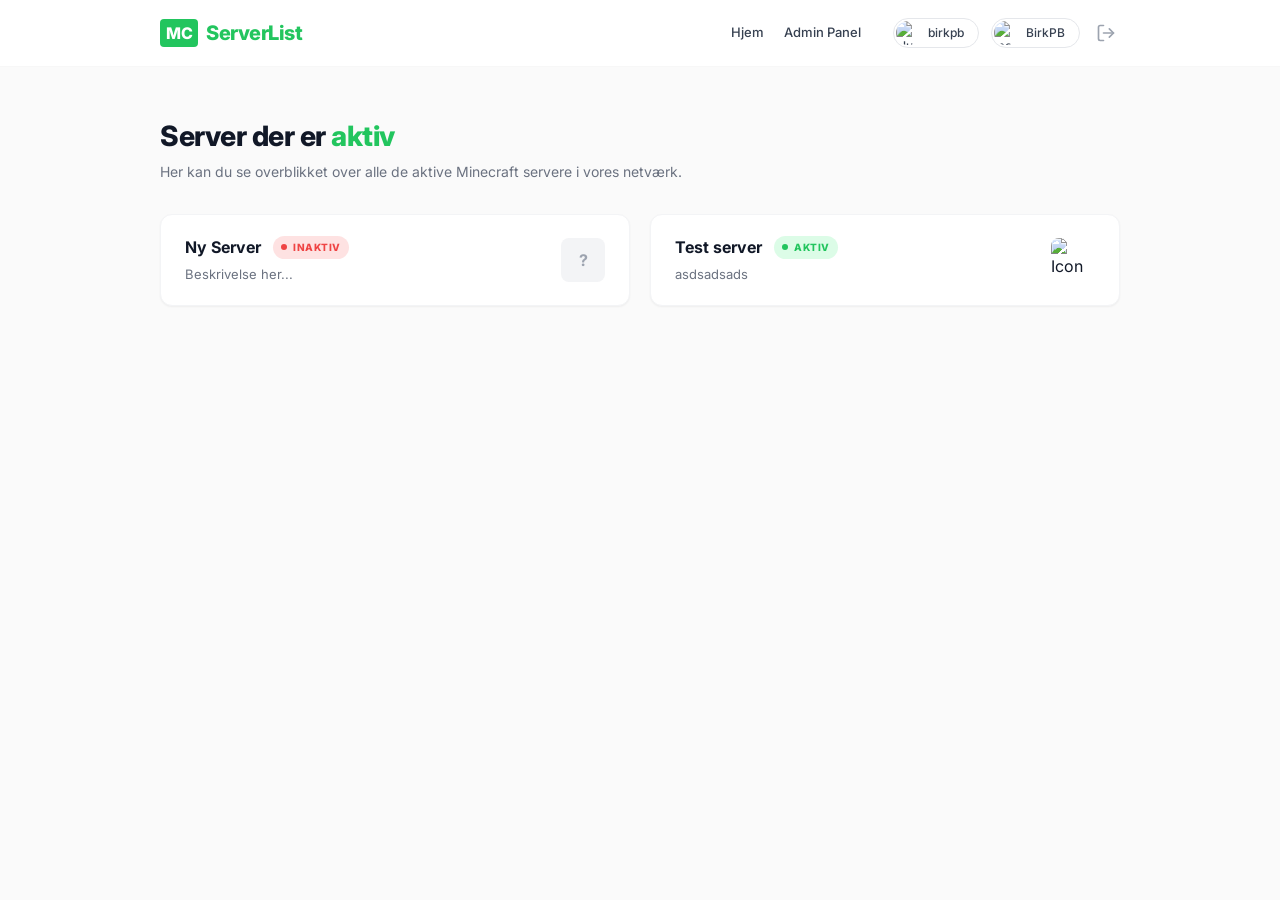
==== index.html @ fea96595 "d" ====
<!DOCTYPE html>
<html lang="da">
<head>
    <meta charset="UTF-8">
    <meta name="viewport" content="width=device-width, initial-scale=1.0">
    <title>MC ServerList</title>
    <!-- Google Fonts for modern typography -->
    <link rel="preconnect" href="https://fonts.googleapis.com">
    <link rel="preconnect" href="https://fonts.gstatic.com" crossorigin>
    <link href="https://fonts.googleapis.com/css2?family=Inter:wght@400;500;600;700;800&display=swap" rel="stylesheet">
    <!-- Local CSS -->
    <link rel="stylesheet" href="style.css">
    <link rel="icon" href="fav.png" type="image/png">
</head>
<body>
    <header>
        <div class="header-container">
            <div class="logo">
                <span class="logo-mc">MC</span>
                <span class="logo-text">ServerList</span>
            </div>
            
            <nav class="nav-right">
                <div class="nav-links">
                    <a href="#" class="nav-link" id="nav-home">Hjem</a>
                    <a href="#" class="nav-link" id="nav-admin">Admin Panel</a>
                </div>
                
                <div class="user-badges">
                    <a href="#" class="badge-pill">
                        <img src="https://ui-avatars.com/api/?name=B&background=0284c7&color=fff&rounded=true&size=24" alt="blue icon">
                        birkpb
                    </a>
                    <a href="#" class="badge-pill">
                        <img src="https://minotar.net/helm/Steve/24.png" alt="mc face">
                        BirkPB
                    </a>
                    <button class="logout-btn" title="Log ud">
                        <svg xmlns="http://www.w3.org/2000/svg" width="20" height="20" viewBox="0 0 24 24" fill="none" stroke="currentColor" stroke-width="2" stroke-linecap="round" stroke-linejoin="round">
                            <path d="M9 21H5a2 2 0 0 1-2-2V5a2 2 0 0 1 2-2h4"></path>
                            <polyline points="16 17 21 12 16 7"></polyline>
                            <line x1="21" y1="12" x2="9" y2="12"></line>
                        </svg>
                    </button>
                </div>
            </nav>
        </div>
    </header>

    <!-- HJEMME VIEW -->
    <main id="home-view">
        <div class="main-header">
            <h1>Server der er <span class="text-green">aktiv</span></h1>
            <p class="subtitle">Her kan du se overblikket over alle de aktive Minecraft servere i vores netværk.</p>
        </div>

        <div class="server-cards" id="server-list-container">
            <!-- Cards generated dynamically via JavaScript -->
        </div>
    </main>

    <!-- ADMIN PANEL VIEW -->
    <main id="admin-view" class="hidden">
        <div class="main-header">
            <h1>Admin <span class="text-green">Panel</span></h1>
            <p class="subtitle">Tilføj nye servere til oversigten her.</p>
        </div>

        <div class="admin-card">
            <form id="add-server-form">
                <div class="form-group">
                    <label for="server-name-input">Server Navn</label>
                    <input type="text" id="server-name-input" required placeholder="F.eks. Survival">
                </div>
                <div class="form-group">
                    <label for="server-desc-input">Beskrivelse</label>
                    <input type="text" id="server-desc-input" required placeholder="Kort beskrivelse...">
                </div>
                <div class="form-group">
                    <label for="server-status-input">Status</label>
                    <select id="server-status-input">
                        <option value="aktiv">Aktiv</option>
                        <option value="inaktiv">Inaktiv</option>
                    </select>
                </div>
                <button type="submit" class="submit-btn">Tilføj Server</button>
            </form>
        </div>
    </main>

    <!-- MODAL -->
    <div id="server-modal" class="modal hidden">
        <div class="modal-content">
            <span class="close-modal">&times;</span>
            <h2>Forbind til server</h2>
            <p class="modal-desc">Kopier kommandoen nedenfor og indsæt i Minecraft for at forbinde direkte.</p>
            <div class="command-box">
                <code id="server-command">/server navn</code>
                <button id="copy-btn">Kopier</button>
            </div>
        </div>
    </div>

    <script src="script.js"></script>
</body>
</html>
---- style.css ----
:root {
  --primary-green: #22c55e;
  --bg-color: #fafafa;
  --text-main: #111827;
  --text-muted: #6b7280;
  --border-color: #f3f4f6;
  --nav-link: #374151;

  --red-bg: #fee2e2;
  --red-text: #ef4444;
  --green-bg: #dcfce7;
  --green-text: #22c55e;
}

* {
  box-sizing: border-box;
  margin: 0;
  padding: 0;
}

body {
  font-family: 'Inter', sans-serif;
  background-color: var(--bg-color);
  color: var(--text-main);
  line-height: 1.5;
}

header {
  background-color: #ffffff;
  border-bottom: 1px solid rgba(0, 0, 0, 0.03);
}

.header-container {
  max-width: 1000px;
  margin: 0 auto;
  display: flex;
  justify-content: space-between;
  align-items: center;
  padding: 18px 20px;
}

.logo {
  display: flex;
  align-items: center;
  gap: 8px;
  font-weight: 800;
  font-size: 20px;
  letter-spacing: -0.5px;
}

.logo-mc {
  background-color: var(--primary-green);
  color: white;
  padding: 2px 6px;
  border-radius: 4px;
  font-size: 16px;
  text-transform: uppercase;
}

.logo-text {
  color: var(--primary-green);
}

.nav-right {
  display: flex;
  align-items: center;
  gap: 32px;
}

.nav-links {
  display: flex;
  gap: 20px;
}

.nav-link {
  text-decoration: none;
  color: var(--nav-link);
  font-weight: 500;
  font-size: 13px;
  transition: color 0.2s;
}

.nav-link:hover {
  color: var(--primary-green);
}

.user-badges {
  display: flex;
  align-items: center;
  gap: 12px;
}

.badge-pill {
  display: flex;
  align-items: center;
  gap: 8px;
  background-color: #ffffff;
  border: 1px solid #e5e7eb;
  padding: 2px 14px 2px 2px;
  border-radius: 999px;
  font-weight: 500;
  font-size: 12px;
  color: #374151;
  text-decoration: none;
  transition: background-color 0.2s;
}

.badge-pill:hover {
  background-color: #f9fafb;
}

.badge-pill img {
  width: 24px;
  height: 24px;
  border-radius: 50%;
  object-fit: cover;
}

.logout-btn {
  background: none;
  border: none;
  color: #9ca3af;
  cursor: pointer;
  display: flex;
  align-items: center;
  justify-content: center;
  transition: color 0.2s;
  padding: 4px;
}

.logout-btn:hover {
  color: var(--text-main);
}

main {
  max-width: 1000px;
  margin: 48px auto;
  padding: 0 20px;
}

.main-header {
  margin-bottom: 32px;
}

.main-header h1 {
  font-size: 28px;
  font-weight: 800;
  letter-spacing: -0.5px;
  margin-bottom: 4px;
}

.text-green {
  color: var(--primary-green);
}

.subtitle {
  color: var(--text-muted);
  font-size: 14px;
}

.server-cards {
  display: grid;
  grid-template-columns: repeat(2, 1fr);
  gap: 20px;
}

@media (max-width: 768px) {
  .server-cards {
    grid-template-columns: 1fr;
  }

  .header-container {
    flex-direction: column;
    gap: 16px;
  }
}

.server-card {
  background: #ffffff;
  border: 1px solid #f3f4f6;
  border-radius: 12px;
  padding: 20px 24px;
  display: flex;
  justify-content: space-between;
  align-items: center;
  box-shadow: 0 1px 2px 0 rgba(0, 0, 0, 0.05);
  transition: transform 0.2s, box-shadow 0.2s;
}

.server-card:hover {
  transform: translateY(-2px);
  box-shadow: 0 10px 15px -3px rgba(0, 0, 0, 0.08), 0 4px 6px -2px rgba(0, 0, 0, 0.04);
}

.card-info {
  display: flex;
  flex-direction: column;
  gap: 6px;
}

.card-header {
  display: flex;
  align-items: center;
  gap: 12px;
}

.server-name {
  font-size: 16px;
  font-weight: 700;
  color: var(--text-main);
}

.badge {
  display: flex;
  align-items: center;
  gap: 6px;
  padding: 4px 8px;
  border-radius: 999px;
  font-size: 10px;
  font-weight: 800;
  letter-spacing: 0.5px;
}

.badge .dot {
  width: 6px;
  height: 6px;
  border-radius: 50%;
}

.badge.inaktiv {
  background-color: var(--red-bg);
  color: var(--red-text);
}

.badge.inaktiv .dot {
  background-color: var(--red-text);
}

.badge.aktiv {
  background-color: var(--green-bg);
  color: var(--green-text);
}

.badge.aktiv .dot {
  background-color: var(--green-text);
}

.server-desc {
  color: var(--text-muted);
  font-size: 13px;
}

.card-icon {
  width: 44px;
  height: 44px;
  border-radius: 8px;
  overflow: hidden;
  display: flex;
  align-items: center;
  justify-content: center;
}

.card-icon.placeholder-icon {
  background-color: #f3f4f6;
  color: #9ca3af;
  font-weight: 700;
  font-size: 16px;
}

.card-icon.mc-icon img {
  width: 100%;
  height: 100%;
  object-fit: cover;
  image-rendering: pixelated;
}

/* Modals & Utility */
.hidden {
  display: none !important;
}

.modal {
  position: fixed;
  top: 0; left: 0; width: 100%; height: 100%;
  background: rgba(0,0,0,0.5);
  display: flex;
  justify-content: center;
  align-items: center;
  z-index: 1000;
  backdrop-filter: blur(2px);
  animation: fadeIn 0.2s ease-out;
}

@keyframes fadeIn {
  from { opacity: 0; }
  to { opacity: 1; }
}

.modal-content {
  background: white;
  padding: 32px;
  border-radius: 16px;
  width: 90%;
  max-width: 450px;
  position: relative;
  box-shadow: 0 20px 25px -5px rgba(0,0,0,0.1), 0 10px 10px -5px rgba(0,0,0,0.04);
  animation: slideUp 0.3s ease-out;
}

@keyframes slideUp {
  from { transform: translateY(20px); opacity: 0; }
  to { transform: translateY(0); opacity: 1; }
}

.close-modal {
  position: absolute;
  top: 16px; right: 20px;
  font-size: 28px;
  font-weight: 400;
  cursor: pointer;
  color: var(--text-muted);
  line-height: 1;
  transition: color 0.2s;
}

.close-modal:hover {
  color: var(--text-main);
}

.modal-content h2 {
  font-size: 20px;
  font-weight: 700;
  margin-bottom: 8px;
}

.modal-desc {
  color: var(--text-muted);
  font-size: 14px;
  margin-bottom: 20px;
}

.command-box {
  display: flex;
  gap: 12px;
}

.command-box code {
  flex: 1;
  background: #f3f4f6;
  padding: 12px 16px;
  border-radius: 8px;
  font-family: monospace;
  font-size: 15px;
  color: var(--text-main);
  border: 1px solid #e5e7eb;
}

.command-box button {
  background: var(--primary-green);
  color: white;
  border: none;
  padding: 0 20px;
  border-radius: 8px;
  cursor: pointer;
  font-weight: 600;
  font-size: 14px;
  transition: background 0.2s;
}

.command-box button:hover {
  background: #16a34a;
}

/* Admin Panel */
.admin-card {
  background: #ffffff;
  border: 1px solid #f3f4f6;
  border-radius: 12px;
  padding: 24px 32px;
  box-shadow: 0 1px 2px 0 rgba(0, 0, 0, 0.05);
  max-width: 500px;
}

.form-group {
  margin-bottom: 20px;
}

.form-group label {
  display: block;
  margin-bottom: 8px;
  font-weight: 600;
  font-size: 14px;
  color: var(--text-main);
}

.form-group input, .form-group select {
  width: 100%;
  padding: 12px 16px;
  border: 1px solid #e5e7eb;
  border-radius: 8px;
  font-family: inherit;
  font-size: 14px;
  color: var(--text-main);
  background-color: #f9fafb;
  transition: border-color 0.2s, background-color 0.2s;
}

.form-group input:focus, .form-group select:focus {
  outline: none;
  border-color: var(--primary-green);
  background-color: #ffffff;
}

.submit-btn {
  width: 100%;
  background: var(--primary-green);
  color: white;
  border: none;
  padding: 14px;
  border-radius: 8px;
  font-weight: 600;
  cursor: pointer;
  font-size: 15px;
  margin-top: 8px;
  transition: background 0.2s, transform 0.1s;
}

.submit-btn:hover {
  background: #16a34a;
}

.submit-btn:active {
  transform: scale(0.98);
}
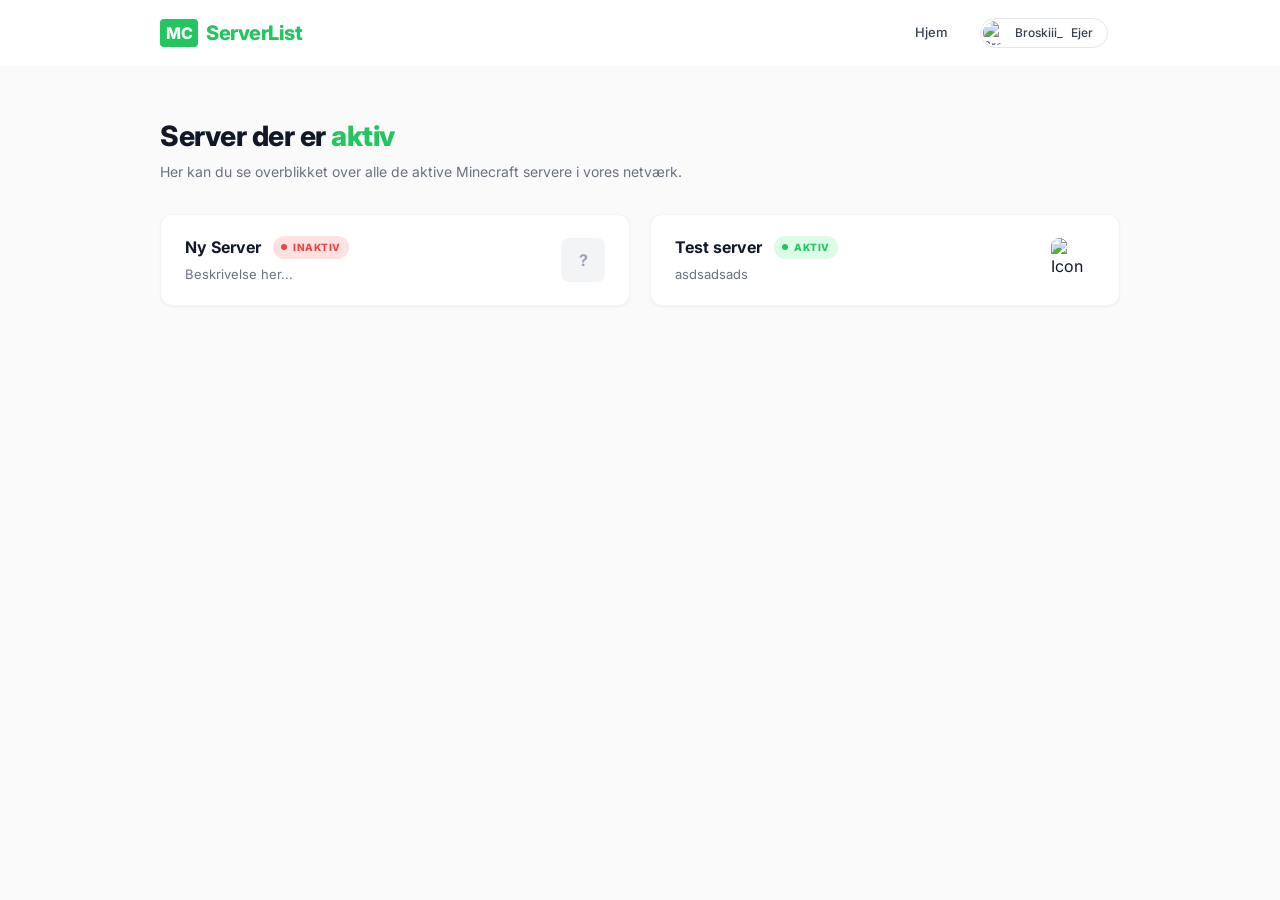
==== commit e1f5d54f: "d" ====
--- a/index.html
+++ b/index.html
@@ -1,5 +1,6 @@
 <!DOCTYPE html>
 <html lang="da">
+
 <head>
     <meta charset="UTF-8">
     <meta name="viewport" content="width=device-width, initial-scale=1.0">
@@ -12,6 +13,7 @@
     <link rel="stylesheet" href="style.css">
     <link rel="icon" href="fav.png" type="image/png">
 </head>
+
 <body>
     <header>
         <div class="header-container">
@@ -19,36 +21,30 @@
                 <span class="logo-mc">MC</span>
                 <span class="logo-text">ServerList</span>
             </div>
-            
+
             <nav class="nav-right">
                 <div class="nav-links">
-                    <a href="#" class="nav-link" id="nav-home">Hjem</a>
-                    <a href="#" class="nav-link" id="nav-admin">Admin Panel</a>
+                    <a href="index.html" class="nav-link">Hjem</a>
+                    <a href="admin.html" class="nav-link" id="nav-admin-link" style="display: none;">Admin Panel</a>
                 </div>
-                
+
                 <div class="user-badges">
-                    <a href="#" class="badge-pill">
-                        <img src="https://ui-avatars.com/api/?name=B&background=0284c7&color=fff&rounded=true&size=24" alt="blue icon">
-                        birkpb
-                    </a>
-                    <a href="#" class="badge-pill">
-                        <img src="https://minotar.net/helm/Steve/24.png" alt="mc face">
-                        BirkPB
-                    </a>
-                    <button class="logout-btn" title="Log ud">
-                        <svg xmlns="http://www.w3.org/2000/svg" width="20" height="20" viewBox="0 0 24 24" fill="none" stroke="currentColor" stroke-width="2" stroke-linecap="round" stroke-linejoin="round">
-                            <path d="M9 21H5a2 2 0 0 1-2-2V5a2 2 0 0 1 2-2h4"></path>
-                            <polyline points="16 17 21 12 16 7"></polyline>
-                            <line x1="21" y1="12" x2="9" y2="12"></line>
-                        </svg>
-                    </button>
+                    <!-- Ejerens altid synlige badge -->
+                    <div class="badge-pill" title="Ejer" style="cursor: default;">
+                        <img src="https://minotar.net/helm/Broskiii_/24.png" alt="Broskiii_ face">
+                        Broskiii_ <span class="rank-badge admin">Ejer</span>
+                    </div>
+                    
+                    <!-- Discord Login sektion -->
+                    <div id="auth-section" style="display: flex; gap: 12px; align-items: center;">
+                        <!-- Genereres via JS (Discord Login) -->
+                    </div>
                 </div>
             </nav>
         </div>
     </header>
 
-    <!-- HJEMME VIEW -->
-    <main id="home-view">
+    <main>
         <div class="main-header">
             <h1>Server der er <span class="text-green">aktiv</span></h1>
             <p class="subtitle">Her kan du se overblikket over alle de aktive Minecraft servere i vores netværk.</p>
@@ -56,35 +52,6 @@
 
         <div class="server-cards" id="server-list-container">
             <!-- Cards generated dynamically via JavaScript -->
-        </div>
-    </main>
-
-    <!-- ADMIN PANEL VIEW -->
-    <main id="admin-view" class="hidden">
-        <div class="main-header">
-            <h1>Admin <span class="text-green">Panel</span></h1>
-            <p class="subtitle">Tilføj nye servere til oversigten her.</p>
-        </div>
-
-        <div class="admin-card">
-            <form id="add-server-form">
-                <div class="form-group">
-                    <label for="server-name-input">Server Navn</label>
-                    <input type="text" id="server-name-input" required placeholder="F.eks. Survival">
-                </div>
-                <div class="form-group">
-                    <label for="server-desc-input">Beskrivelse</label>
-                    <input type="text" id="server-desc-input" required placeholder="Kort beskrivelse...">
-                </div>
-                <div class="form-group">
-                    <label for="server-status-input">Status</label>
-                    <select id="server-status-input">
-                        <option value="aktiv">Aktiv</option>
-                        <option value="inaktiv">Inaktiv</option>
-                    </select>
-                </div>
-                <button type="submit" class="submit-btn">Tilføj Server</button>
-            </form>
         </div>
     </main>
 
@@ -103,4 +70,5 @@
 
     <script src="script.js"></script>
 </body>
+
 </html>
--- a/style.css
+++ b/style.css
@@ -281,8 +281,11 @@
 
 .modal {
   position: fixed;
-  top: 0; left: 0; width: 100%; height: 100%;
-  background: rgba(0,0,0,0.5);
+  top: 0;
+  left: 0;
+  width: 100%;
+  height: 100%;
+  background: rgba(0, 0, 0, 0.5);
   display: flex;
   justify-content: center;
   align-items: center;
@@ -292,8 +295,13 @@
 }
 
 @keyframes fadeIn {
-  from { opacity: 0; }
-  to { opacity: 1; }
+  from {
+    opacity: 0;
+  }
+
+  to {
+    opacity: 1;
+  }
 }
 
 .modal-content {
@@ -303,18 +311,26 @@
   width: 90%;
   max-width: 450px;
   position: relative;
-  box-shadow: 0 20px 25px -5px rgba(0,0,0,0.1), 0 10px 10px -5px rgba(0,0,0,0.04);
+  box-shadow: 0 20px 25px -5px rgba(0, 0, 0, 0.1), 0 10px 10px -5px rgba(0, 0, 0, 0.04);
   animation: slideUp 0.3s ease-out;
 }
 
 @keyframes slideUp {
-  from { transform: translateY(20px); opacity: 0; }
-  to { transform: translateY(0); opacity: 1; }
+  from {
+    transform: translateY(20px);
+    opacity: 0;
+  }
+
+  to {
+    transform: translateY(0);
+    opacity: 1;
+  }
 }
 
 .close-modal {
   position: absolute;
-  top: 16px; right: 20px;
+  top: 16px;
+  right: 20px;
   font-size: 28px;
   font-weight: 400;
   cursor: pointer;
@@ -393,7 +409,8 @@
   color: var(--text-main);
 }
 
-.form-group input, .form-group select {
+.form-group input,
+.form-group select {
   width: 100%;
   padding: 12px 16px;
   border: 1px solid #e5e7eb;
@@ -405,7 +422,8 @@
   transition: border-color 0.2s, background-color 0.2s;
 }
 
-.form-group input:focus, .form-group select:focus {
+.form-group input:focus,
+.form-group select:focus {
   outline: none;
   border-color: var(--primary-green);
   background-color: #ffffff;
@@ -431,4 +449,54 @@
 
 .submit-btn:active {
   transform: scale(0.98);
+}
+
+/* Fjern Server UI */
+.admin-server-list {
+  display: flex;
+  flex-direction: column;
+  gap: 12px;
+}
+
+.admin-server-item {
+  display: flex;
+  justify-content: space-between;
+  align-items: center;
+  padding: 12px 16px;
+  background-color: #f9fafb;
+  border: 1px solid #e5e7eb;
+  border-radius: 8px;
+}
+
+.admin-item-info {
+  display: flex;
+  align-items: center;
+  gap: 12px;
+}
+
+.admin-item-info strong {
+  font-size: 15px;
+  color: var(--text-main);
+}
+
+.remove-btn {
+  background-color: #fee2e2;
+  color: #ef4444;
+  border: 1px solid #fca5a5;
+  padding: 6px 12px;
+  border-radius: 6px;
+  font-weight: 600;
+  font-size: 13px;
+  cursor: pointer;
+  transition: all 0.2s;
+}
+
+.remove-btn:hover {
+  background-color: #ef4444;
+  color: white;
+  border-color: #ef4444;
+}
+
+.remove-btn:active {
+  transform: scale(0.95);
 }
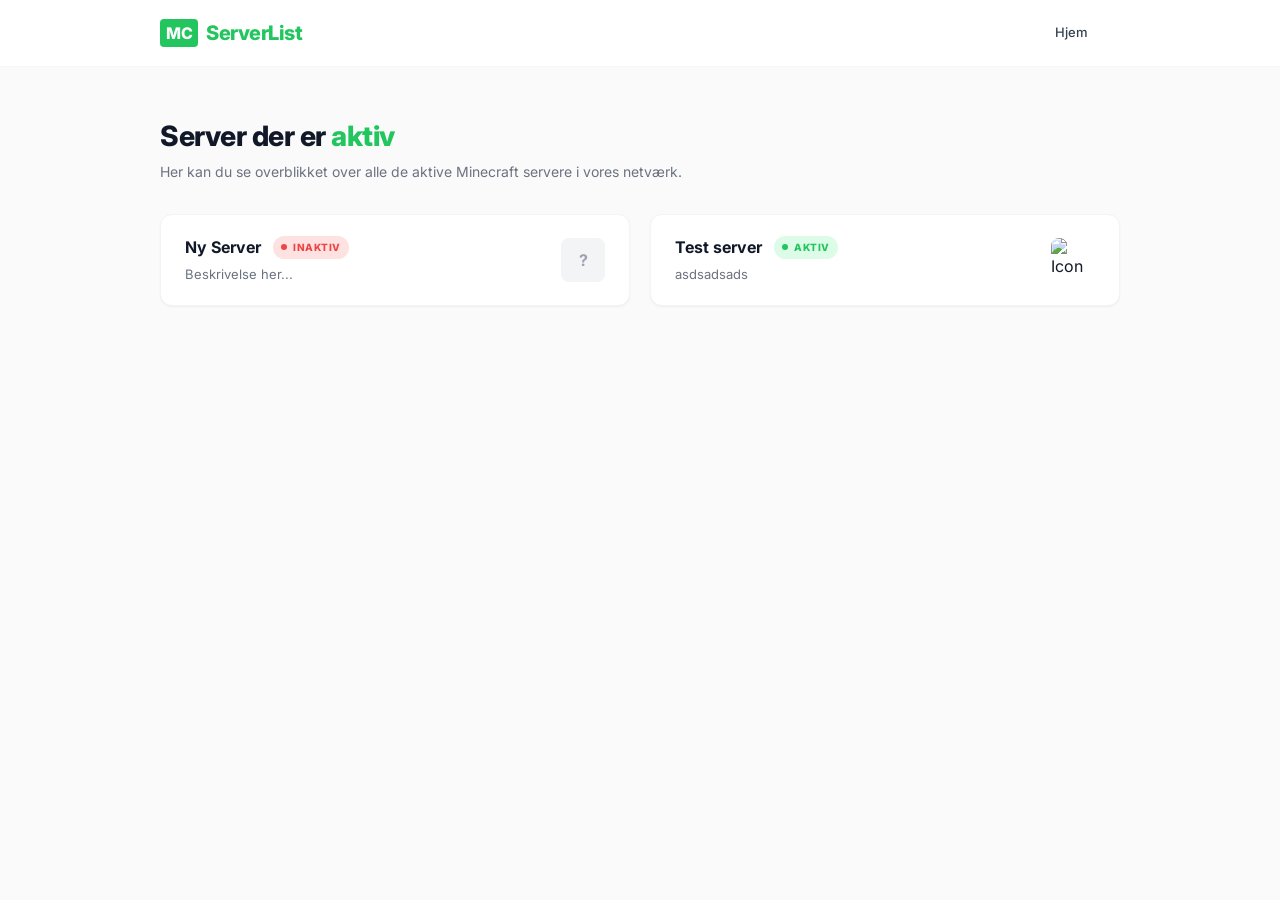
==== commit 01419341: "d" ====
--- a/index.html
+++ b/index.html
@@ -28,17 +28,8 @@
                     <a href="admin.html" class="nav-link" id="nav-admin-link" style="display: none;">Admin Panel</a>
                 </div>
 
-                <div class="user-badges">
-                    <!-- Ejerens altid synlige badge -->
-                    <div class="badge-pill" title="Ejer" style="cursor: default;">
-                        <img src="https://minotar.net/helm/Broskiii_/24.png" alt="Broskiii_ face">
-                        Broskiii_ <span class="rank-badge admin">Ejer</span>
-                    </div>
-                    
-                    <!-- Discord Login sektion -->
-                    <div id="auth-section" style="display: flex; gap: 12px; align-items: center;">
-                        <!-- Genereres via JS (Discord Login) -->
-                    </div>
+                <div class="user-badges" id="auth-section">
+                    <!-- Genereres via JS (Discord Login) -->
                 </div>
             </nav>
         </div>
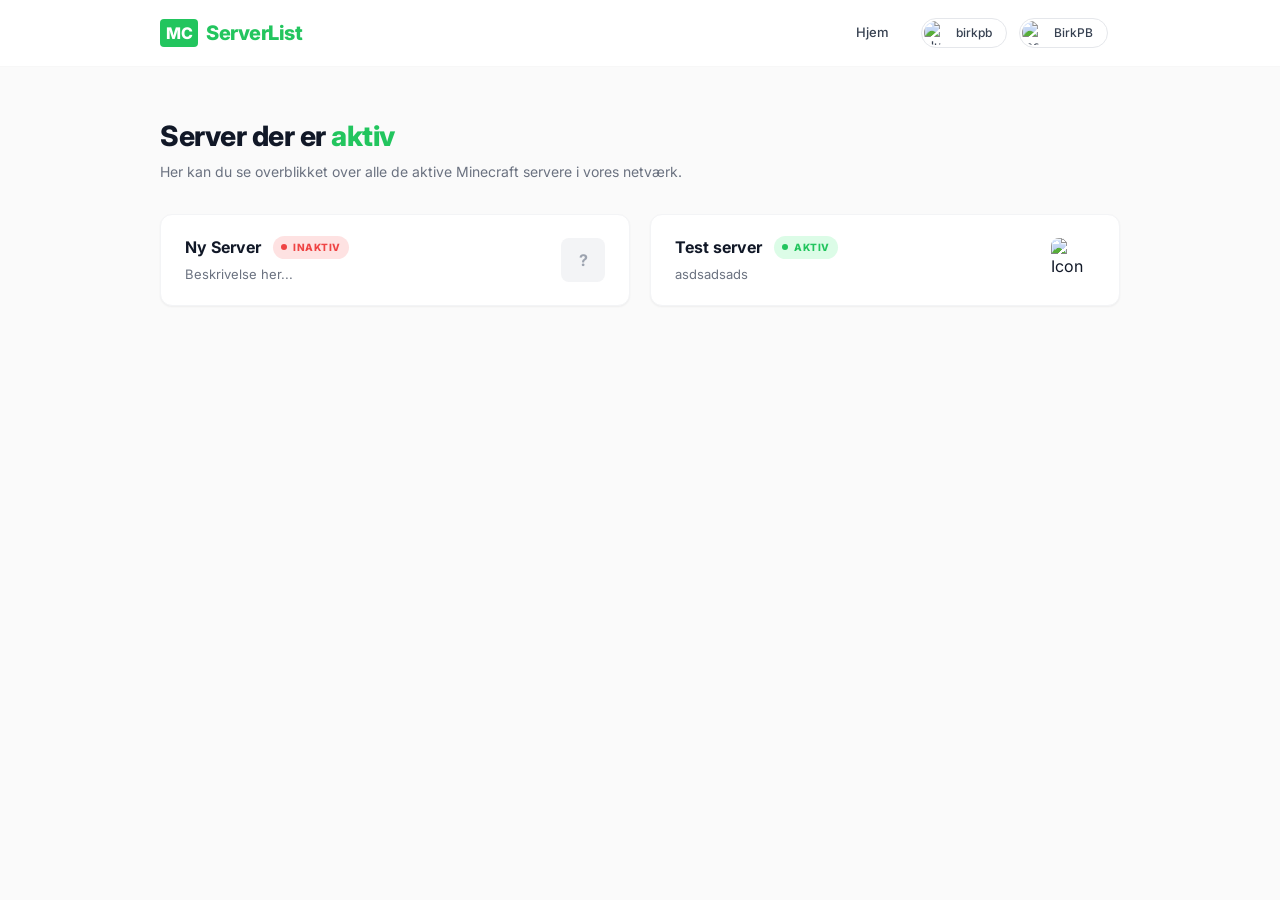
==== commit eba1d849: "dws" ====
--- a/index.html
+++ b/index.html
@@ -28,8 +28,19 @@
                     <a href="admin.html" class="nav-link" id="nav-admin-link" style="display: none;">Admin Panel</a>
                 </div>
 
-                <div class="user-badges" id="auth-section">
-                    <!-- Genereres via JS (Discord Login) -->
+                <div class="user-badges">
+                    <a href="#" class="badge-pill">
+                        <img src="https://ui-avatars.com/api/?name=B&background=0284c7&color=fff&rounded=true&size=24"
+                            alt="blue icon">
+                        birkpb
+                    </a>
+                    <a href="#" class="badge-pill">
+                        <img src="https://minotar.net/helm/Steve/24.png" alt="mc face">
+                        BirkPB
+                    </a>
+                    <div id="auth-section" style="display: flex; gap: 12px; align-items: center;">
+                        <!-- Genereres via JS (Discord Login) -->
+                    </div>
                 </div>
             </nav>
         </div>
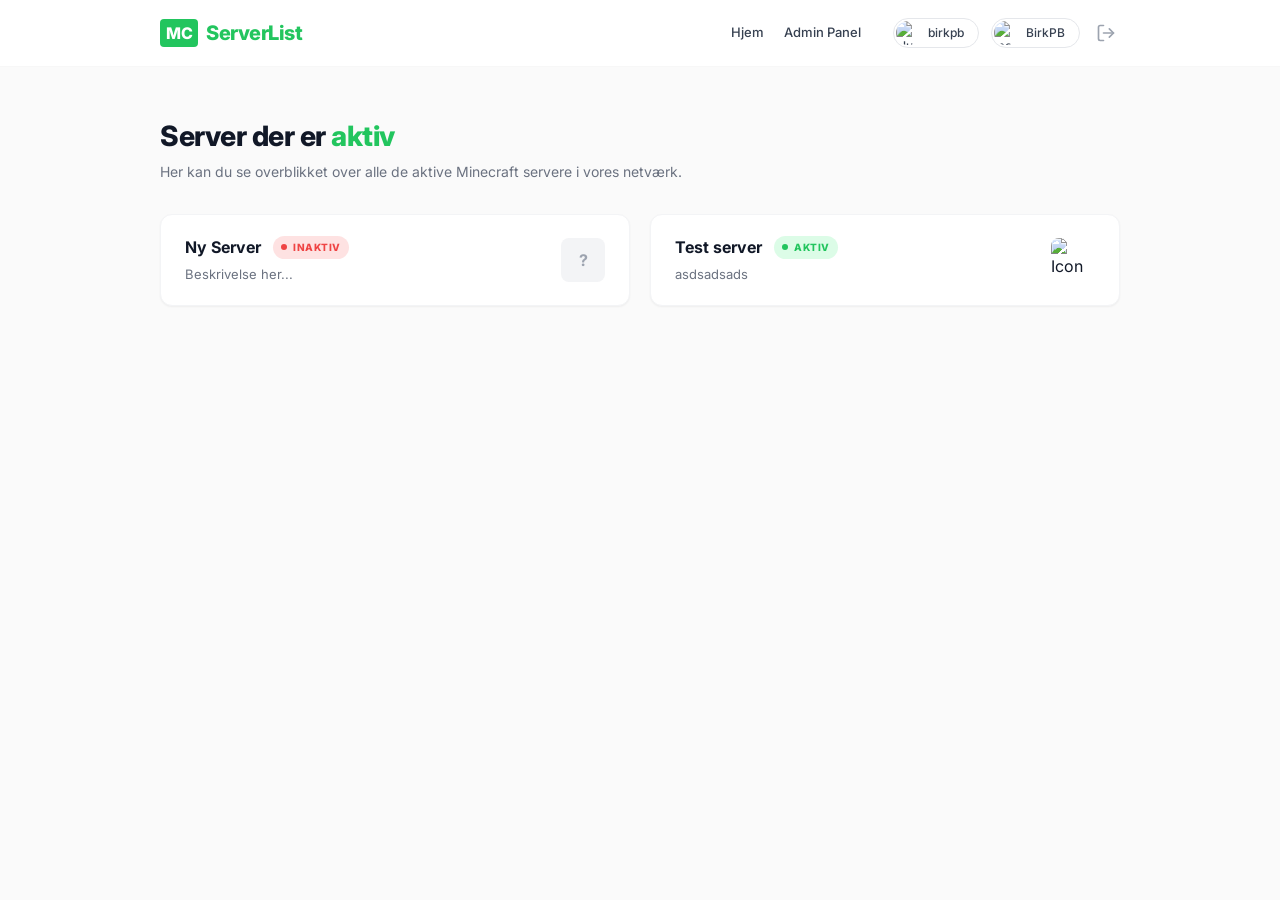
==== commit 9b42588f: "ds" ====
--- a/index.html
+++ b/index.html
@@ -25,7 +25,7 @@
             <nav class="nav-right">
                 <div class="nav-links">
                     <a href="index.html" class="nav-link">Hjem</a>
-                    <a href="admin.html" class="nav-link" id="nav-admin-link" style="display: none;">Admin Panel</a>
+                    <a href="admin.html" class="nav-link">Admin Panel</a>
                 </div>
 
                 <div class="user-badges">
@@ -38,9 +38,14 @@
                         <img src="https://minotar.net/helm/Steve/24.png" alt="mc face">
                         BirkPB
                     </a>
-                    <div id="auth-section" style="display: flex; gap: 12px; align-items: center;">
-                        <!-- Genereres via JS (Discord Login) -->
-                    </div>
+                    <button class="logout-btn" title="Log ud">
+                        <svg xmlns="http://www.w3.org/2000/svg" width="20" height="20" viewBox="0 0 24 24" fill="none"
+                            stroke="currentColor" stroke-width="2" stroke-linecap="round" stroke-linejoin="round">
+                            <path d="M9 21H5a2 2 0 0 1-2-2V5a2 2 0 0 1 2-2h4"></path>
+                            <polyline points="16 17 21 12 16 7"></polyline>
+                            <line x1="21" y1="12" x2="9" y2="12"></line>
+                        </svg>
+                    </button>
                 </div>
             </nav>
         </div>
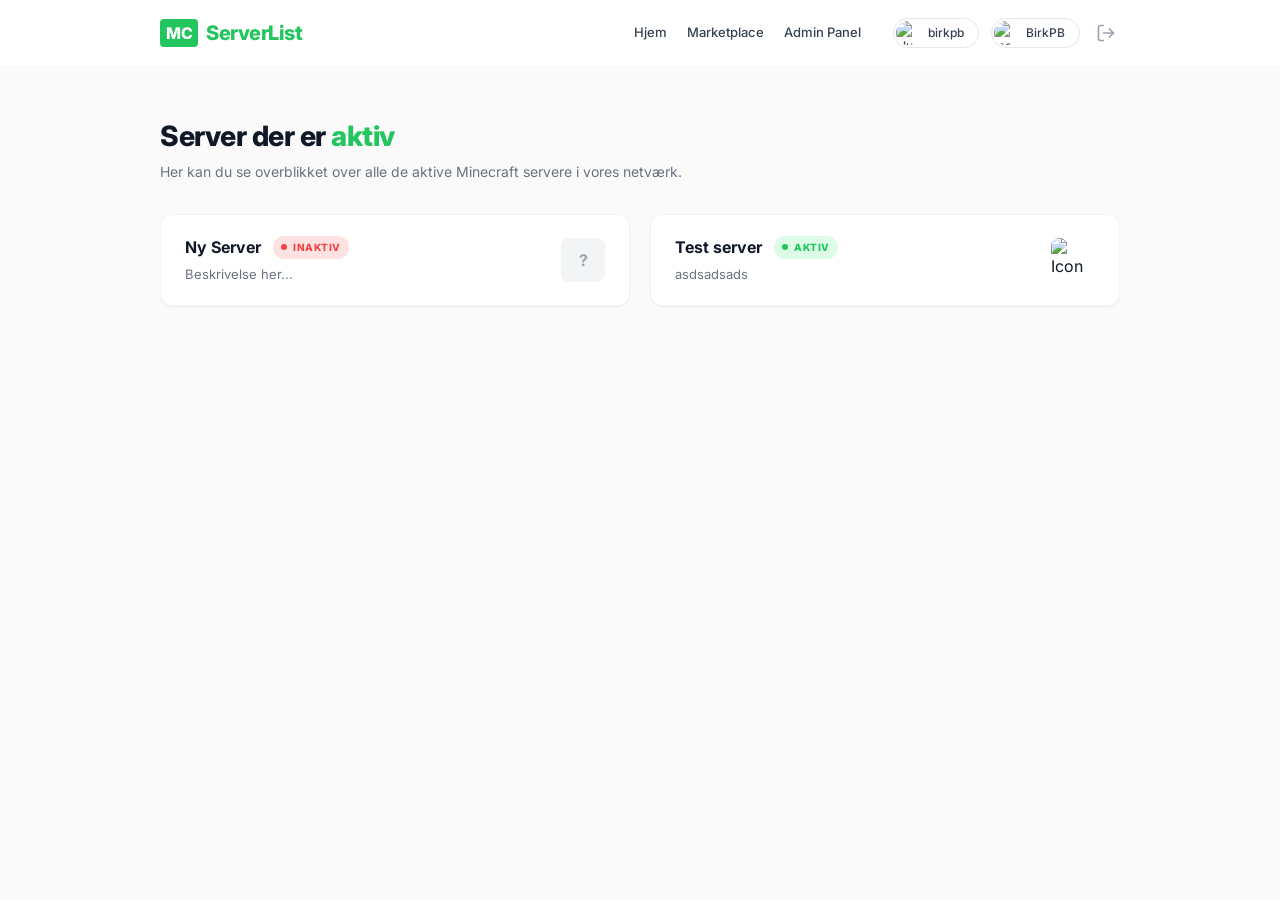
==== commit 7c49d152: "ds" ====
--- a/index.html
+++ b/index.html
@@ -25,6 +25,7 @@
             <nav class="nav-right">
                 <div class="nav-links">
                     <a href="index.html" class="nav-link">Hjem</a>
+                    <a href="marketplace.html" class="nav-link">Marketplace</a>
                     <a href="admin.html" class="nav-link">Admin Panel</a>
                 </div>
 
--- a/style.css
+++ b/style.css
@@ -499,4 +499,99 @@
 
 .remove-btn:active {
   transform: scale(0.95);
+}
+
+/* Marketplace Styles */
+.marketplace-card {
+  display: flex;
+  flex-direction: column;
+  justify-content: space-between;
+  align-items: stretch;
+}
+
+.marketplace-price {
+  margin-top: 16px;
+  display: flex;
+  justify-content: space-between;
+  align-items: center;
+  padding-top: 16px;
+  border-top: 1px dashed #e5e7eb;
+}
+
+.price-tag {
+  font-weight: 800;
+  font-size: 18px;
+  color: var(--text-main);
+  display: flex;
+  align-items: center;
+  gap: 6px;
+}
+
+.buy-btn {
+  background: var(--text-main);
+  color: white;
+  border: none;
+  padding: 8px 16px;
+  border-radius: 8px;
+  font-weight: 600;
+  cursor: pointer;
+  transition: all 0.2s;
+  font-size: 13px;
+}
+
+.buy-btn:hover {
+  background: #374151;
+  transform: translateY(-1px);
+}
+
+.buy-btn:active {
+  transform: scale(0.96);
+}
+
+/* Payment Options */
+.payment-option {
+  flex: 1;
+  cursor: pointer;
+}
+
+.payment-option input[type="radio"] {
+  display: none;
+}
+
+.payment-card {
+  border: 1px solid #e5e7eb;
+  background: #ffffff;
+  padding: 12px;
+  border-radius: 8px;
+  text-align: center;
+  font-weight: 700;
+  color: var(--text-muted);
+  transition: all 0.2s;
+  display: flex;
+  align-items: center;
+  justify-content: center;
+  gap: 6px;
+}
+
+.payment-option input[type="radio"]:checked + .payment-card {
+  border-color: var(--primary-green);
+  background: var(--green-bg);
+  color: var(--green-text);
+  box-shadow: 0 0 0 2px rgba(34, 197, 94, 0.2);
+}
+
+.close-buy-modal {
+  position: absolute;
+  top: 16px;
+  right: 20px;
+  font-size: 28px;
+  font-weight: 400;
+  cursor: pointer;
+  color: var(--text-muted);
+  line-height: 1;
+  transition: color 0.2s;
+}
+
+.close-buy-modal:hover {
+  color: var(--text-main);
 }
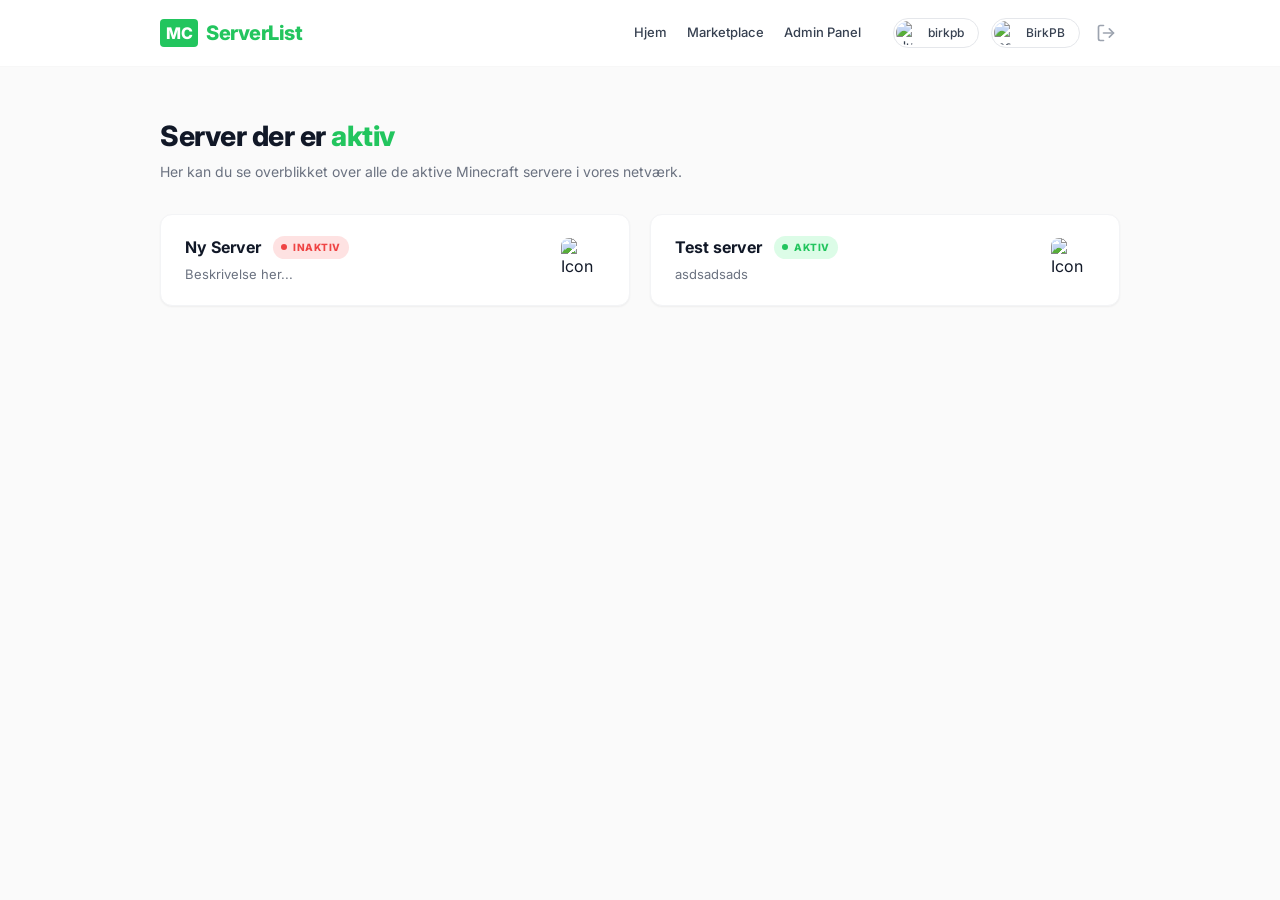
==== commit cfd3feb9: "test" ====
--- a/index.html
+++ b/index.html
@@ -68,7 +68,7 @@
         <div class="modal-content">
             <span class="close-modal">&times;</span>
             <h2>Forbind til server</h2>
-            <p class="modal-desc">Kopier kommandoen nedenfor og indsæt i Minecraft for at forbinde direkte.</p>
+            <p class="modal-desc">Kopier kommandoen nedenfor og indsæt på superawesome.dk for at forbinde direkte.</p>
             <div class="command-box">
                 <code id="server-command">/server navn</code>
                 <button id="copy-btn">Kopier</button>
